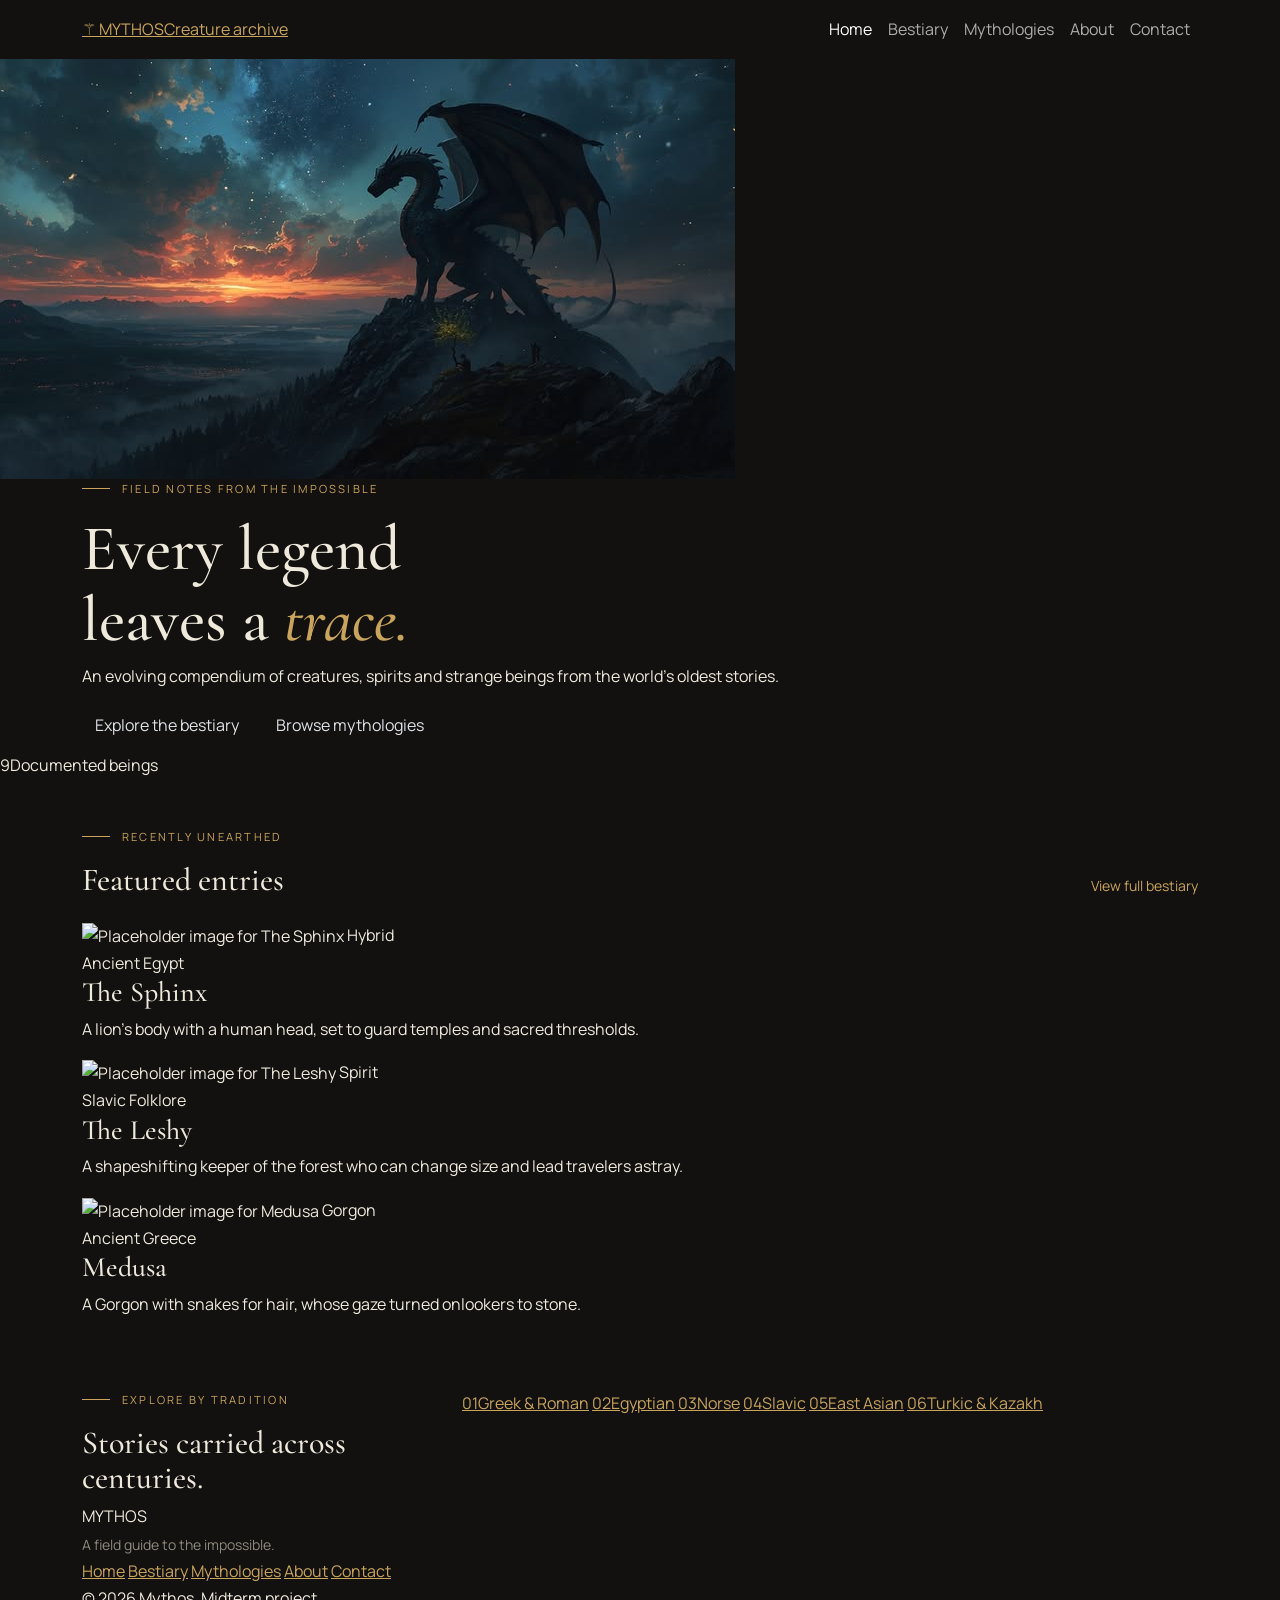
==== page1/index.html @ 48a26ff1 "Buttons rework" ====
<!DOCTYPE html>
<html lang="en" data-bs-theme="dark">
<head>
  <meta charset="UTF-8">
  <meta name="viewport" content="width=device-width, initial-scale=1">
  <title>Home | Mythos Creature Archive</title>
  <link href="https://cdn.jsdelivr.net/npm/bootstrap@5.3.3/dist/css/bootstrap.min.css" rel="stylesheet">
  <link href="https://fonts.googleapis.com/css2?family=Cormorant+Garamond:ital,wght@0,500;0,600;1,500&family=Manrope:wght@400;500;600&display=swap" rel="stylesheet">
  <link rel="stylesheet" href="styles.css">
</head>
<body>
      <header>
    <nav class="navbar navbar-expand-lg site-nav sticky-top">
      <div class="container">
        <a class="brand" href="../page1/index.html">
          <span class="logo-mark">&#9882;</span>
          <span><span class="brand-name">MYTHOS</span><span class="brand-sub">Creature archive</span></span>
        </a>
        <button class="navbar-toggler" type="button" data-bs-toggle="collapse" data-bs-target="#mainMenu" aria-controls="mainMenu" aria-expanded="false" aria-label="Toggle navigation">
          <span class="navbar-toggler-icon"></span>
        </button>
        <div class="collapse navbar-collapse" id="mainMenu">
          <ul class="navbar-nav ms-auto">
          <li class="nav-item"><a class="nav-link active" aria-current="page" href="../page1/index.html">Home</a></li>
          <li class="nav-item"><a class="nav-link" href="../page2/index.html">Bestiary</a></li>
          <li class="nav-item"><a class="nav-link" href="../page3/index.html">Mythologies</a></li>
          <li class="nav-item"><a class="nav-link" href="../page4/index.html">About</a></li>
          <li class="nav-item"><a class="nav-link" href="../page5/index.html">Contact</a></li>
          </ul>
        </div>
      </div>
    </nav>
  </header>
  <main>
    <section class="hero">
      <img class="hero-bg" src="../images/hero.jpg" alt="">
      <div class="container hero-content">
        <p class="eyebrow">Field notes from the impossible</p>
        <h1>Every legend<br>leaves a <em>trace.</em></h1>
        <p>An evolving compendium of creatures, spirits and strange beings from the world's oldest stories.</p>
        <a href="../page2/index.html" class="btn btn-gold me-2 mb-2">Explore the bestiary</a>
        <a href="../page3/index.html" class="btn btn-ghost mb-2">Browse mythologies</a>
      </div>
      <div class="hero-count"><span>9</span>Documented beings</div>
    </section>

    <section class="container pt-5">
      <p class="eyebrow">Recently unearthed</p>
      <div class="d-flex justify-content-between align-items-end mb-4">
        <h2 class="mb-0">Featured entries</h2>
        <a class="btn-link small text-decoration-none" href="../page2/index.html">View full bestiary</a>
      </div>
      <div class="featured-grid">
        <article class="entry-card">
          <img src="../images/sphinx.jpg" alt="Placeholder image for The Sphinx">
          <span class="entry-tag">Hybrid</span>
          <div class="entry-body">
            <span class="entry-origin">Ancient Egypt</span>
            <h3>The Sphinx</h3>
            <p>A lion's body with a human head, set to guard temples and sacred thresholds.</p>
          </div>
        </article>
        <article class="entry-card">
          <img src="../images/leshy.jpg" alt="Placeholder image for The Leshy">
          <span class="entry-tag">Spirit</span>
          <div class="entry-body">
            <span class="entry-origin">Slavic Folklore</span>
            <h3>The Leshy</h3>
            <p>A shapeshifting keeper of the forest who can change size and lead travelers astray.</p>
          </div>
        </article>
        <article class="entry-card">
          <img src="../images/medusa.jpg" alt="Placeholder image for Medusa">
          <span class="entry-tag">Gorgon</span>
          <div class="entry-body">
            <span class="entry-origin">Ancient Greece</span>
            <h3>Medusa</h3>
            <p>A Gorgon with snakes for hair, whose gaze turned onlookers to stone.</p>
          </div>
        </article>
      </div>
    </section>

    <section class="container pt-5 mt-4">
      <div class="row g-4">
        <div class="col-12 col-lg-4">
          <p class="eyebrow">Explore by tradition</p>
          <h2>Stories carried across centuries.</h2>
        </div>
        <div class="col-12 col-lg-8">
          <div class="tradition-grid">
          <a class="tradition-cell" href="../page3/index.html"><span class="num">01</span>Greek & Roman</a>
          <a class="tradition-cell" href="../page3/index.html"><span class="num">02</span>Egyptian</a>
          <a class="tradition-cell" href="../page3/index.html"><span class="num">03</span>Norse</a>
          <a class="tradition-cell" href="../page3/index.html"><span class="num">04</span>Slavic</a>
          <a class="tradition-cell" href="../page3/index.html"><span class="num">05</span>East Asian</a>
          <a class="tradition-cell" href="../page3/index.html"><span class="num">06</span>Turkic & Kazakh</a>
          </div>
        </div>
      </div>
    </section>
</main>
<footer class="site-footer">
    <div class="container footer-inner">
      <div>
        <div class="footer-brand">MYTHOS</div>
        <small class="muted">A field guide to the impossible.</small>
      </div>
      <nav class="footer-links" aria-label="Footer">
        <a href="../page1/index.html">Home</a>
        <a href="../page2/index.html">Bestiary</a>
        <a href="../page3/index.html">Mythologies</a>
        <a href="../page4/index.html">About</a>
        <a href="../page5/index.html">Contact</a>
      </nav>
      <span class="footer-copy">&copy; 2026 Mythos. Midterm project</span>
    </div>
  </footer>
  <script src="https://cdn.jsdelivr.net/npm/bootstrap@5.3.3/dist/js/bootstrap.bundle.min.js"></script>
</body>
</html>
---- page1/styles.css ----
/* ===== Mythos theme (shared) ===== */
:root {
  --bg: #121110;
  --panel: #1a1917;
  --line: #2b2926;
  --text: #efe9dc;
  --muted: #8f897d;
  --gold: #c9a45c;
}
body { 
  background-color:var(--bg); 
  color: var(--text); 
  font-family: "Manrope", Arial, sans-serif; 
  line-height: 1.7; 
}
h1, h2, h3, h4 { 
  font-family: "Cormorant Garamond", Georgia, serif; 
  font-weight: 500; 
  line-height: 1.1; 
}
h1 {
  font-size: clamp(2.4rem, 6vw, 4rem); 
}
h1 em {
  color: var(--gold); 
}
a { 
  color: var(--gold); 
}
.muted { 
  color: var(--muted); 
}

.eyebrow { 
  display: flex; 
  align-items: center; 
  gap: 0.75rem; 
  font-size: 0.7rem; 
  letter-spacing: 0.2em; 
  text-transform: uppercase; 
  color: var(--gold); 
  margin-bottom: 1rem; }
.eyebrow::before { 
  content: ""; 
  width: 28px; 
  height: 1px; 
  background-color: var(--gold); 
}
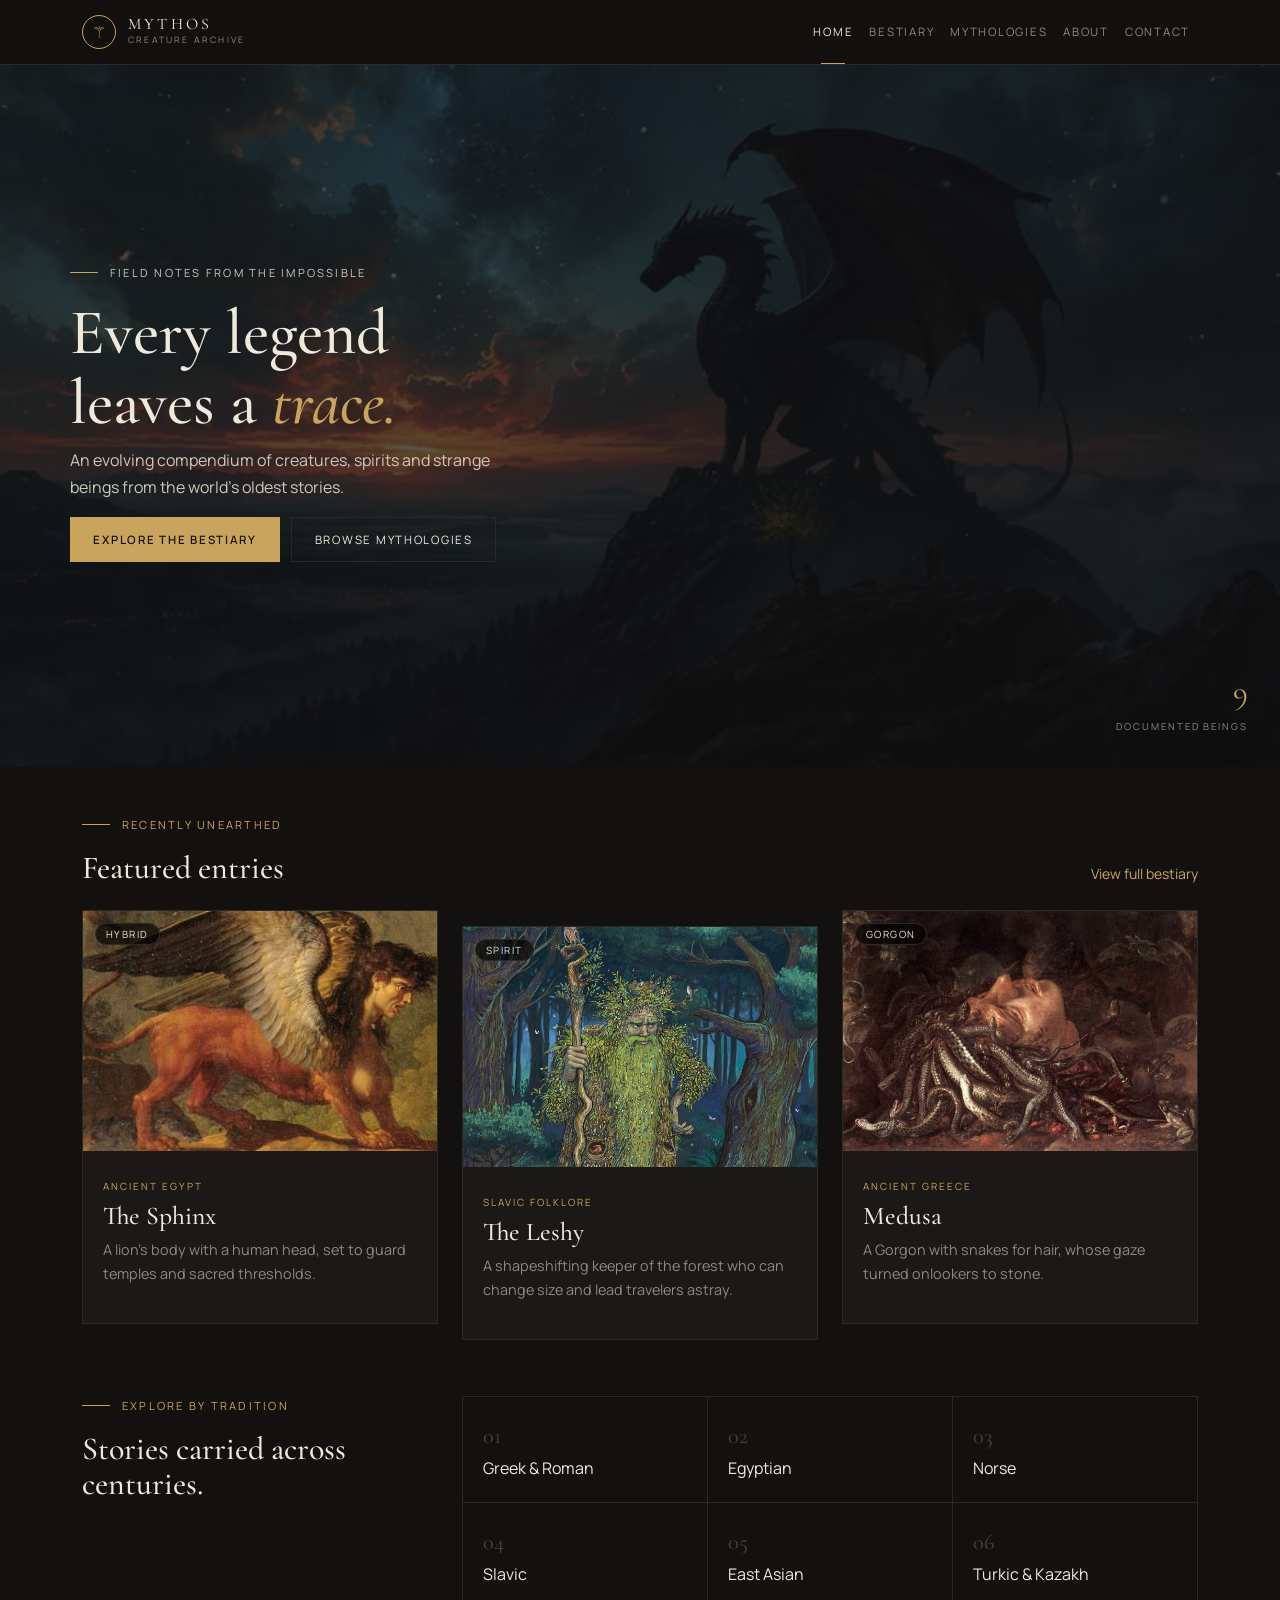
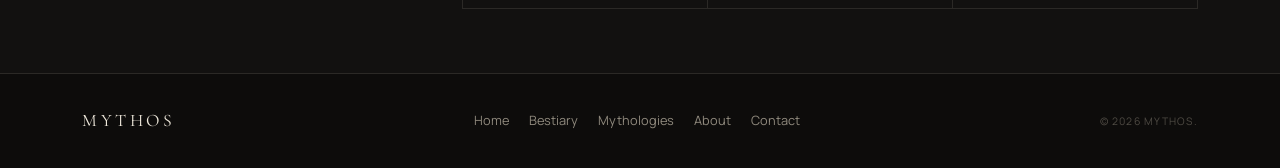
==== commit 215019b6: "ds" ====
--- a/page1/index.html
+++ b/page1/index.html
@@ -104,7 +104,6 @@
     <div class="container footer-inner">
       <div>
         <div class="footer-brand">MYTHOS</div>
-        <small class="muted">A field guide to the impossible.</small>
       </div>
       <nav class="footer-links" aria-label="Footer">
         <a href="../page1/index.html">Home</a>
@@ -113,7 +112,7 @@
         <a href="../page4/index.html">About</a>
         <a href="../page5/index.html">Contact</a>
       </nav>
-      <span class="footer-copy">&copy; 2026 Mythos. Midterm project</span>
+      <span class="footer-copy">&copy; 2026 Mythos.</span>
     </div>
   </footer>
   <script src="https://cdn.jsdelivr.net/npm/bootstrap@5.3.3/dist/js/bootstrap.bundle.min.js"></script>
--- a/page1/styles.css
+++ b/page1/styles.css
@@ -1,4 +1,3 @@
-/* ===== Mythos theme (shared) ===== */
 :root {
   --bg: #121110;
   --panel: #1a1917;
@@ -46,3 +45,278 @@
   height: 1px; 
   background-color: var(--gold); 
 }
+
+.site-nav { 
+  background-color: rgba(18, 17, 16, 0.96); 
+  border-bottom: 1px solid var(--line); 
+  padding: 0.9rem 0; 
+}
+.brand { 
+  display: flex; 
+  align-items: center; 
+  gap: 0.75rem; 
+  text-decoration: none; 
+}
+.logo-mark { 
+  width: 34px; 
+  height: 34px; 
+  border: 1px solid var(--gold); 
+  border-radius: 50%; 
+  display: flex; 
+  align-items: center; 
+  justify-content: center; 
+  color: var(--gold); 
+}
+.brand-name { 
+  display: block; 
+  font-family: "Cormorant Garamond", serif; 
+  letter-spacing: 0.2em; 
+  color: var(--text); 
+  line-height: 1.1; 
+}
+.brand-sub { 
+  display: block; 
+  font-size: 0.55rem; 
+  letter-spacing: 0.25em; 
+  text-transform: uppercase; 
+  color: var(--muted); 
+}
+.site-nav .nav-link { 
+  position: relative; 
+  font-size: 0.72rem; 
+  letter-spacing: 0.15em; 
+  text-transform: uppercase; 
+  color: var(--muted); 
+  padding: 0.5rem 1rem; 
+}
+.site-nav .nav-link:hover, .site-nav .nav-link.active { 
+  color: var(--text); 
+}
+.site-nav .nav-link.active::after { 
+  content: ""; 
+  position: absolute; 
+  left: 1rem; 
+  right: 1rem; 
+  bottom: -0.9rem; 
+  height: 1px; 
+  background-color: var(--gold); 
+}
+
+.btn-gold, .btn-ghost { 
+  font-size: 0.72rem; 
+  letter-spacing: 0.15em; 
+  text-transform: uppercase; 
+  border-radius: 0; 
+  padding: 0.8rem 1.4rem; 
+}
+.btn-gold { 
+  background-color: var(--gold); 
+  color: #1a1408; 
+  border: 1px solid var(--gold); 
+  font-weight: 600; 
+}
+.btn-gold:hover { 
+  background-color: #d8b672; 
+  color: #1a1408; 
+}
+.btn-ghost { 
+  background: transparent; 
+  color: var(--text); 
+  border: 1px solid var(--line); 
+}
+.btn-ghost:hover {
+   border-color: var(--gold); 
+   color: var(--gold); 
+}
+
+.entry-card { 
+  position: relative; 
+  background-color: var(--panel); 
+  border: 1px solid var(--line); 
+  overflow: hidden; height: 100%; 
+}
+.entry-card img { 
+  display: block; 
+  width: 100%; 
+  height: 240px; 
+  object-fit: cover; 
+}
+.entry-tag { 
+  position: absolute; 
+  top: 12px; 
+  left: 12px; 
+  background-color: rgba(0, 0, 0, 0.65); 
+  border: 1px solid var(--line); 
+  border-radius: 20px; 
+  padding: 2px 10px; 
+  font-size: 0.62rem; 
+  letter-spacing: 0.15em; 
+  text-transform: uppercase; 
+}
+.entry-body { 
+  padding: 1.25rem; 
+}
+.entry-origin { 
+  font-size: 0.62rem; 
+  letter-spacing: 0.2em; 
+  text-transform: uppercase; 
+  color: var(--gold); 
+}
+.entry-body h3 { 
+  font-size: 1.6rem; 
+  margin: 0.25rem 0 0.5rem;
+}
+.entry-body p { 
+  color: var(--muted); 
+  font-size: 0.9rem; 
+  margin: 0;
+}
+
+.site-footer {
+  background-color: #0d0c0b; 
+  border-top: 1px solid var(--line); 
+  padding: 2rem 0; 
+  margin-top: 4rem; 
+}
+.footer-inner { 
+  display: flex; 
+  justify-content: space-between; 
+  align-items: center; 
+  gap: 1.5rem; 
+}
+.footer-brand {
+  font-family: "Cormorant Garamond", serif; 
+  letter-spacing: 0.2em; 
+  font-size: 1.1rem; 
+}
+.footer-links { 
+  display: flex; 
+  gap: 1.25rem; 
+}
+.footer-links a { 
+  color: var(--muted); 
+  text-decoration: none; 
+  font-size: 0.8rem; 
+}
+.footer-links a:hover { 
+  color: var(--gold); 
+}
+.footer-copy { 
+  font-size: 0.65rem; 
+  letter-spacing: 0.12em; 
+  text-transform: uppercase; 
+  color: #4f4b44; 
+}
+
+.hero { 
+  position: relative; 
+  display: flex; 
+  align-items: center; 
+  min-height: 78vh; 
+  overflow: hidden; 
+}
+.hero-bg { 
+  position: absolute; 
+  top: 0; 
+  left: 0; 
+  width: 100%; 
+  height: 100%; 
+  object-fit: cover;
+  opacity: 0.3; 
+}
+.hero-content { 
+  position: relative; 
+  z-index: 1; 
+  padding: 4rem 0; 
+}
+.hero-content p { 
+  max-width: 460px; 
+  color: #cfc8ba; 
+}
+.hero-count { 
+  position: absolute;
+  right: 2rem; 
+  bottom: 2rem; 
+  z-index: 1; 
+  text-align: right; 
+  font-size: 0.6rem; 
+  letter-spacing: 0.2em; 
+  text-transform: uppercase; 
+  color: var(--muted); 
+}
+.hero-count span { 
+  display: block; 
+  font-family: "Cormorant Garamond", serif; 
+  font-size: 2rem; 
+  color: var(--gold); 
+  letter-spacing: 0; 
+}
+
+.featured-grid { 
+  display: grid; 
+  grid-template-columns: repeat(3, 1fr); 
+  gap: 1.5rem; 
+}   
+
+.featured-grid > :nth-child(2) {
+  margin-top: 1rem; 
+}
+
+.tradition-grid { 
+  display: grid; 
+  grid-template-columns: repeat(3, 1fr); 
+  border-top: 1px solid var(--line); 
+  border-left: 1px solid var(--line); 
+}   
+
+.tradition-cell { 
+  display: block; 
+  padding: 1.25rem; 
+  border-right: 1px solid var(--line); 
+  border-bottom: 1px solid var(--line); 
+  text-decoration: none; color: var(--text); 
+}
+.tradition-cell:hover { 
+  background-color: var(--panel); 
+}
+.tradition-cell .num { 
+  display: block; 
+  font-family: "Cormorant Garamond", serif; 
+  font-size: 1.4rem; 
+  color: #4a4338; 
+}
+
+@media (max-width: 992px) {
+  .featured-grid { 
+    grid-template-columns: repeat(2, 1fr); 
+  }
+  .featured-grid > :nth-child(2) {
+     margin-top: 0; 
+    }
+  .hero-count { 
+    display: none; 
+  }
+}
+@media (max-width: 576px) {
+  .featured-grid, .tradition-grid { 
+    grid-template-columns: 1fr; 
+  }
+  .hero { 
+    min-height: 60vh; 
+  }
+}
+
+@media (
+  max-width: 992px) {
+  .site-nav .nav-link.active { 
+    color: var(--gold); 
+  }
+  .site-nav .nav-link.active::after {
+     display: none; 
+    }
+  .footer-inner { 
+    flex-wrap: wrap; 
+    justify-content: center; 
+    text-align: center; 
+  }
+}
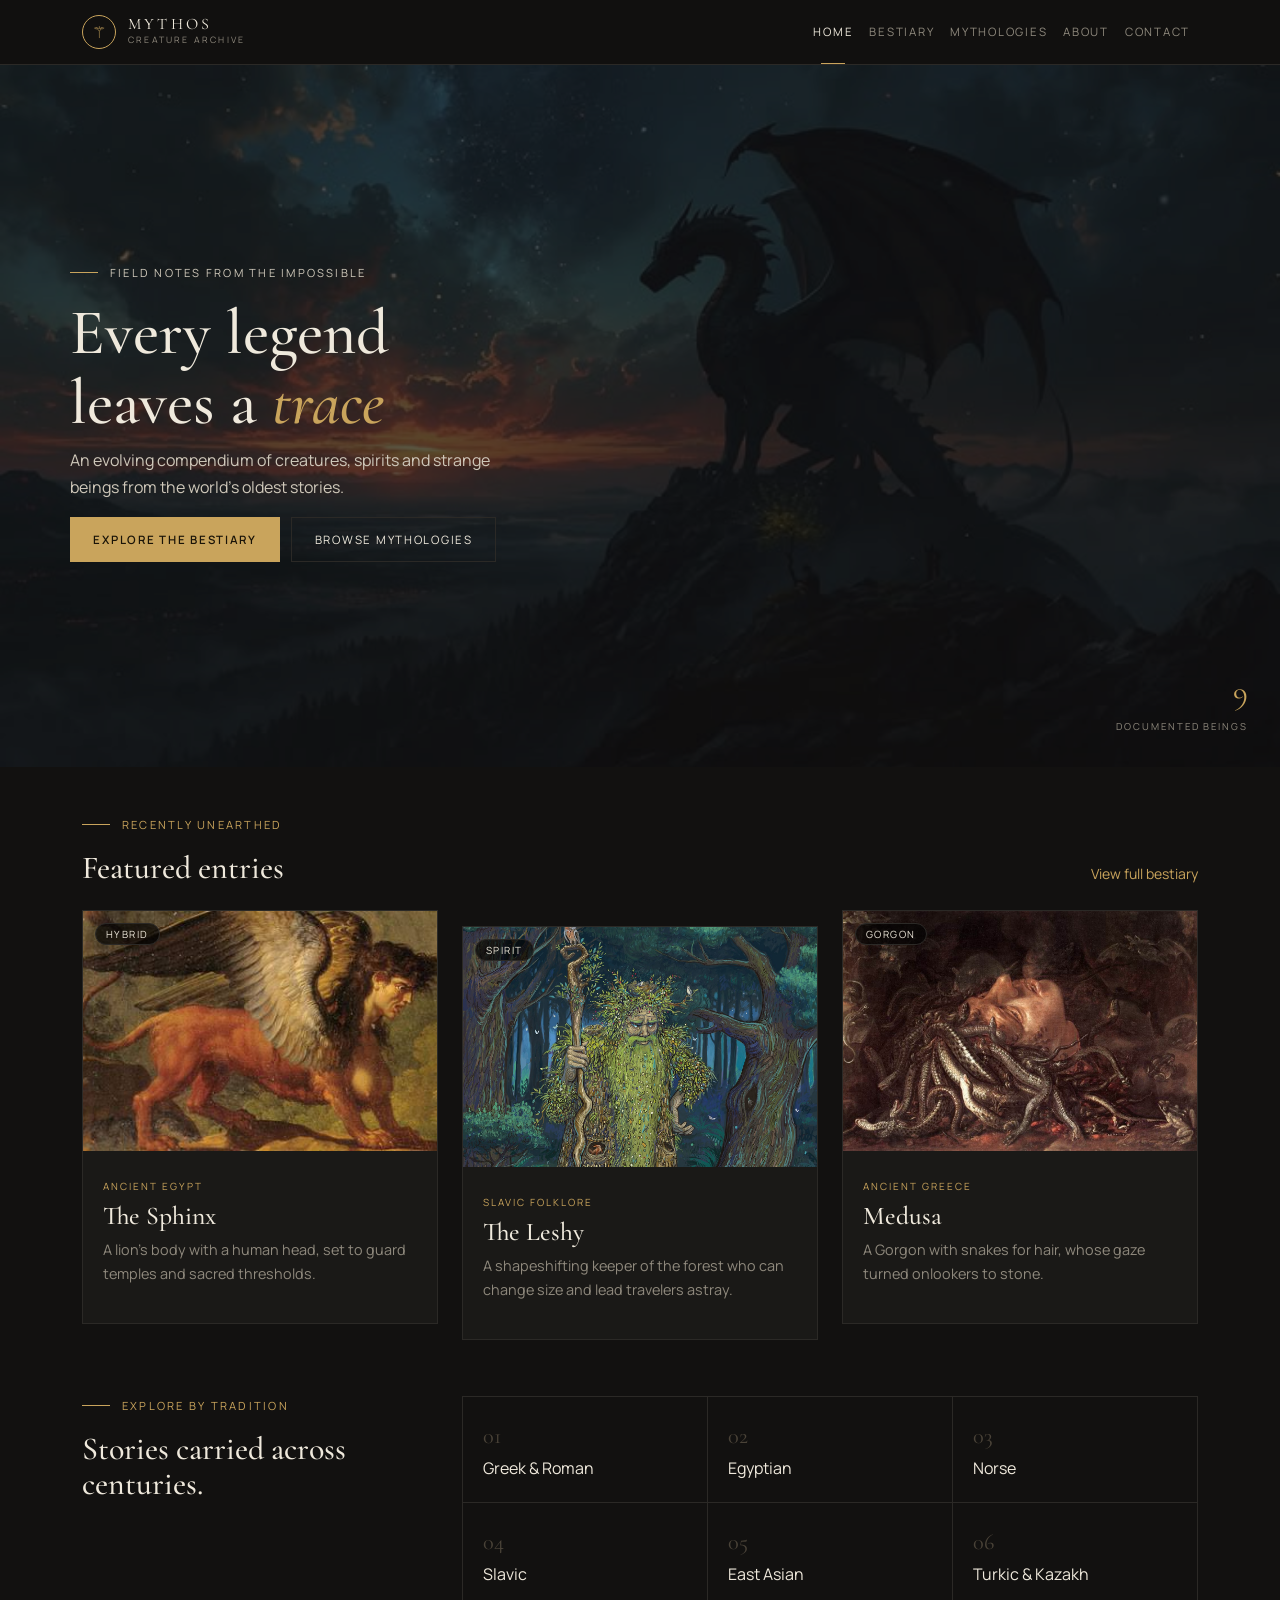
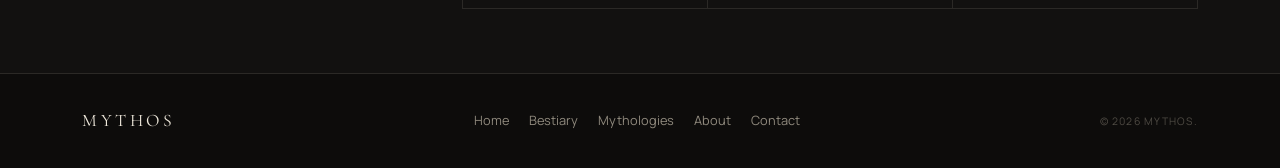
==== commit e3363e40: "add contact form inputs" ====
--- a/page1/index.html
+++ b/page1/index.html
@@ -3,7 +3,7 @@
 <head>
   <meta charset="UTF-8">
   <meta name="viewport" content="width=device-width, initial-scale=1">
-  <title>Home | Mythos Creature Archive</title>
+  <title>Home</title>
   <link href="https://cdn.jsdelivr.net/npm/bootstrap@5.3.3/dist/css/bootstrap.min.css" rel="stylesheet">
   <link href="https://fonts.googleapis.com/css2?family=Cormorant+Garamond:ital,wght@0,500;0,600;1,500&family=Manrope:wght@400;500;600&display=swap" rel="stylesheet">
   <link rel="stylesheet" href="styles.css">
@@ -36,7 +36,7 @@
       <img class="hero-bg" src="../images/hero.jpg" alt="">
       <div class="container hero-content">
         <p class="eyebrow">Field notes from the impossible</p>
-        <h1>Every legend<br>leaves a <em>trace.</em></h1>
+        <h1>Every legend<br>leaves a <em>trace</em></h1>
         <p>An evolving compendium of creatures, spirits and strange beings from the world's oldest stories.</p>
         <a href="../page2/index.html" class="btn btn-gold me-2 mb-2">Explore the bestiary</a>
         <a href="../page3/index.html" class="btn btn-ghost mb-2">Browse mythologies</a>
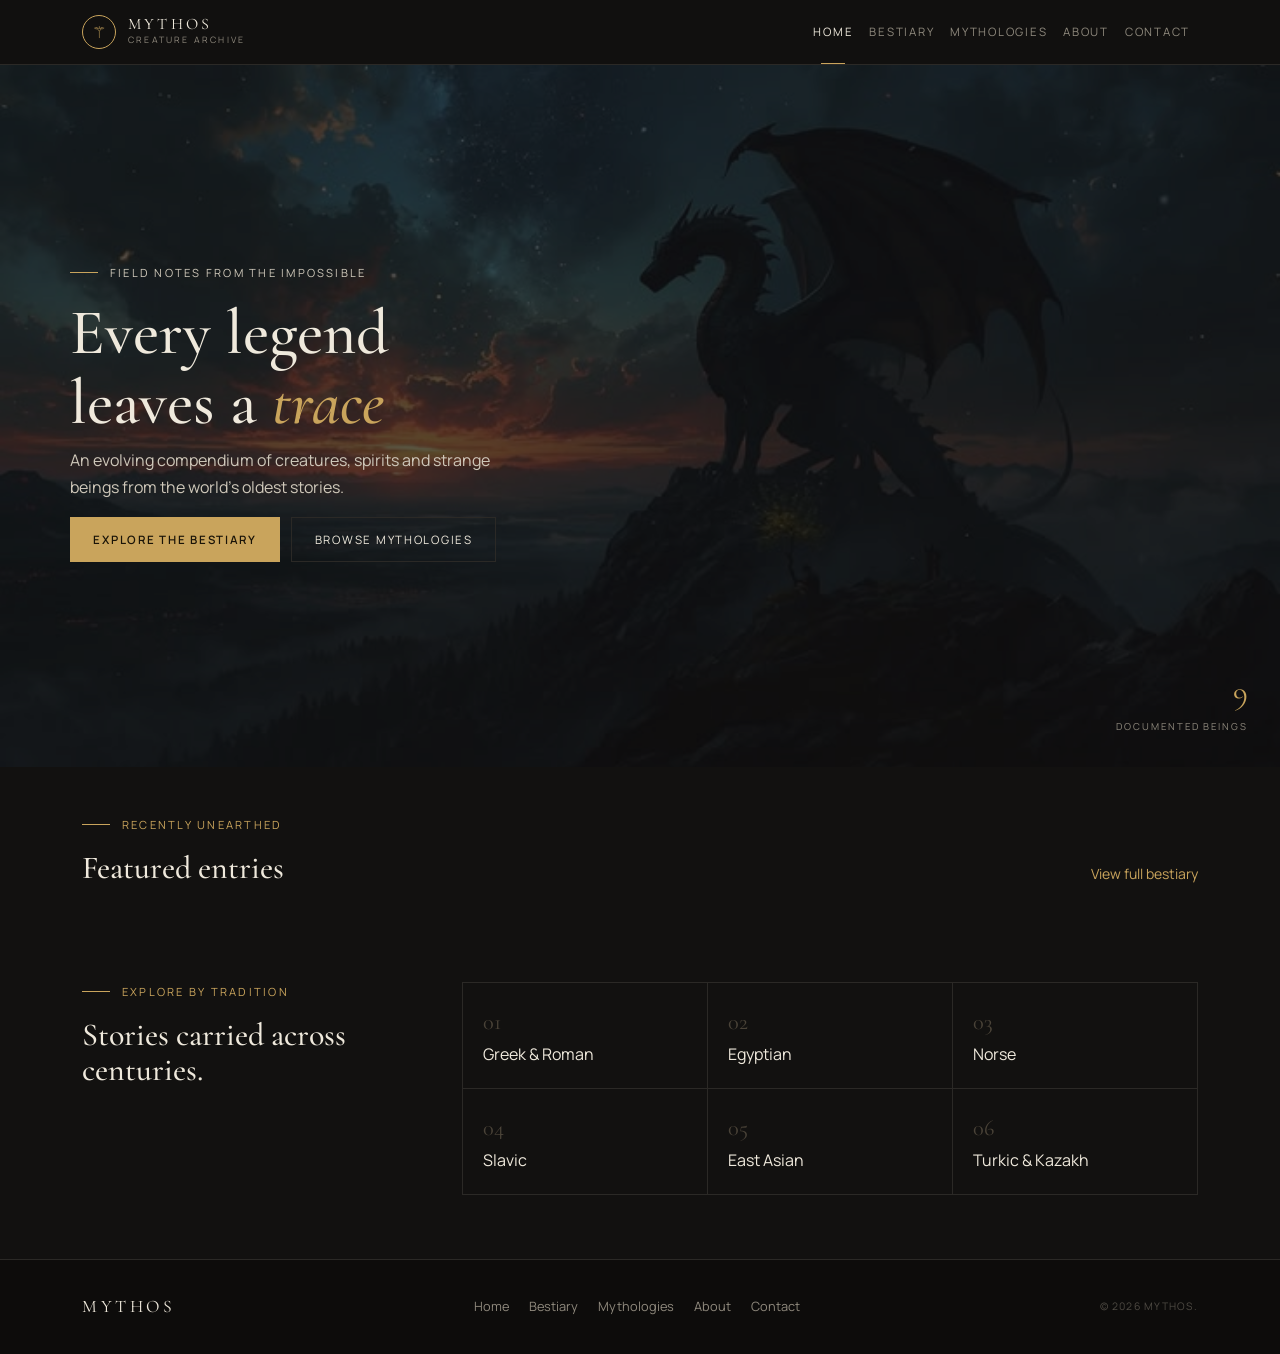
==== commit 516e7974: "updated all pages" ====
--- a/page1/index.html
+++ b/page1/index.html
@@ -7,9 +7,10 @@
   <link href="https://cdn.jsdelivr.net/npm/bootstrap@5.3.3/dist/css/bootstrap.min.css" rel="stylesheet">
   <link href="https://fonts.googleapis.com/css2?family=Cormorant+Garamond:ital,wght@0,500;0,600;1,500&family=Manrope:wght@400;500;600&display=swap" rel="stylesheet">
   <link rel="stylesheet" href="styles.css">
+  <link rel="stylesheet" href="../additional.css">
 </head>
 <body>
-      <header>
+  <header>
     <nav class="navbar navbar-expand-lg site-nav sticky-top">
       <div class="container">
         <a class="brand" href="../page1/index.html">
@@ -41,7 +42,7 @@
         <a href="../page2/index.html" class="btn btn-gold me-2 mb-2">Explore the bestiary</a>
         <a href="../page3/index.html" class="btn btn-ghost mb-2">Browse mythologies</a>
       </div>
-      <div class="hero-count"><span>9</span>Documented beings</div>
+      <div class="hero-count"><span id="creature-count">9</span>Documented beings</div>
     </section>
 
     <section class="container pt-5">
@@ -50,35 +51,7 @@
         <h2 class="mb-0">Featured entries</h2>
         <a class="btn-link small text-decoration-none" href="../page2/index.html">View full bestiary</a>
       </div>
-      <div class="featured-grid">
-        <article class="entry-card">
-          <img src="../images/sphinx.jpg" alt="Placeholder image for The Sphinx">
-          <span class="entry-tag">Hybrid</span>
-          <div class="entry-body">
-            <span class="entry-origin">Ancient Egypt</span>
-            <h3>The Sphinx</h3>
-            <p>A lion's body with a human head, set to guard temples and sacred thresholds.</p>
-          </div>
-        </article>
-        <article class="entry-card">
-          <img src="../images/leshy.jpg" alt="Placeholder image for The Leshy">
-          <span class="entry-tag">Spirit</span>
-          <div class="entry-body">
-            <span class="entry-origin">Slavic Folklore</span>
-            <h3>The Leshy</h3>
-            <p>A shapeshifting keeper of the forest who can change size and lead travelers astray.</p>
-          </div>
-        </article>
-        <article class="entry-card">
-          <img src="../images/medusa.jpg" alt="Placeholder image for Medusa">
-          <span class="entry-tag">Gorgon</span>
-          <div class="entry-body">
-            <span class="entry-origin">Ancient Greece</span>
-            <h3>Medusa</h3>
-            <p>A Gorgon with snakes for hair, whose gaze turned onlookers to stone.</p>
-          </div>
-        </article>
-      </div>
+      <div class="featured-grid" id="featured-grid"></div>
     </section>
 
     <section class="container pt-5 mt-4">
@@ -89,22 +62,20 @@
         </div>
         <div class="col-12 col-lg-8">
           <div class="tradition-grid">
-          <a class="tradition-cell" href="../page3/index.html"><span class="num">01</span>Greek & Roman</a>
+          <a class="tradition-cell" href="../page3/index.html"><span class="num">01</span>Greek &amp; Roman</a>
           <a class="tradition-cell" href="../page3/index.html"><span class="num">02</span>Egyptian</a>
           <a class="tradition-cell" href="../page3/index.html"><span class="num">03</span>Norse</a>
           <a class="tradition-cell" href="../page3/index.html"><span class="num">04</span>Slavic</a>
           <a class="tradition-cell" href="../page3/index.html"><span class="num">05</span>East Asian</a>
-          <a class="tradition-cell" href="../page3/index.html"><span class="num">06</span>Turkic & Kazakh</a>
+          <a class="tradition-cell" href="../page3/index.html"><span class="num">06</span>Turkic &amp; Kazakh</a>
           </div>
         </div>
       </div>
     </section>
-</main>
-<footer class="site-footer">
+  </main>
+  <footer class="site-footer">
     <div class="container footer-inner">
-      <div>
-        <div class="footer-brand">MYTHOS</div>
-      </div>
+      <div><div class="footer-brand">MYTHOS</div></div>
       <nav class="footer-links" aria-label="Footer">
         <a href="../page1/index.html">Home</a>
         <a href="../page2/index.html">Bestiary</a>
@@ -115,6 +86,10 @@
       <span class="footer-copy">&copy; 2026 Mythos.</span>
     </div>
   </footer>
+  <script src="https://code.jquery.com/jquery-3.7.1.min.js"></script>
   <script src="https://cdn.jsdelivr.net/npm/bootstrap@5.3.3/dist/js/bootstrap.bundle.min.js"></script>
+  <script src="../js/data.js"></script>
+  <script src="../js/main.js"></script>
+  <script src="../js/jquery-effects.js"></script>
 </body>
-</html>
+</html>
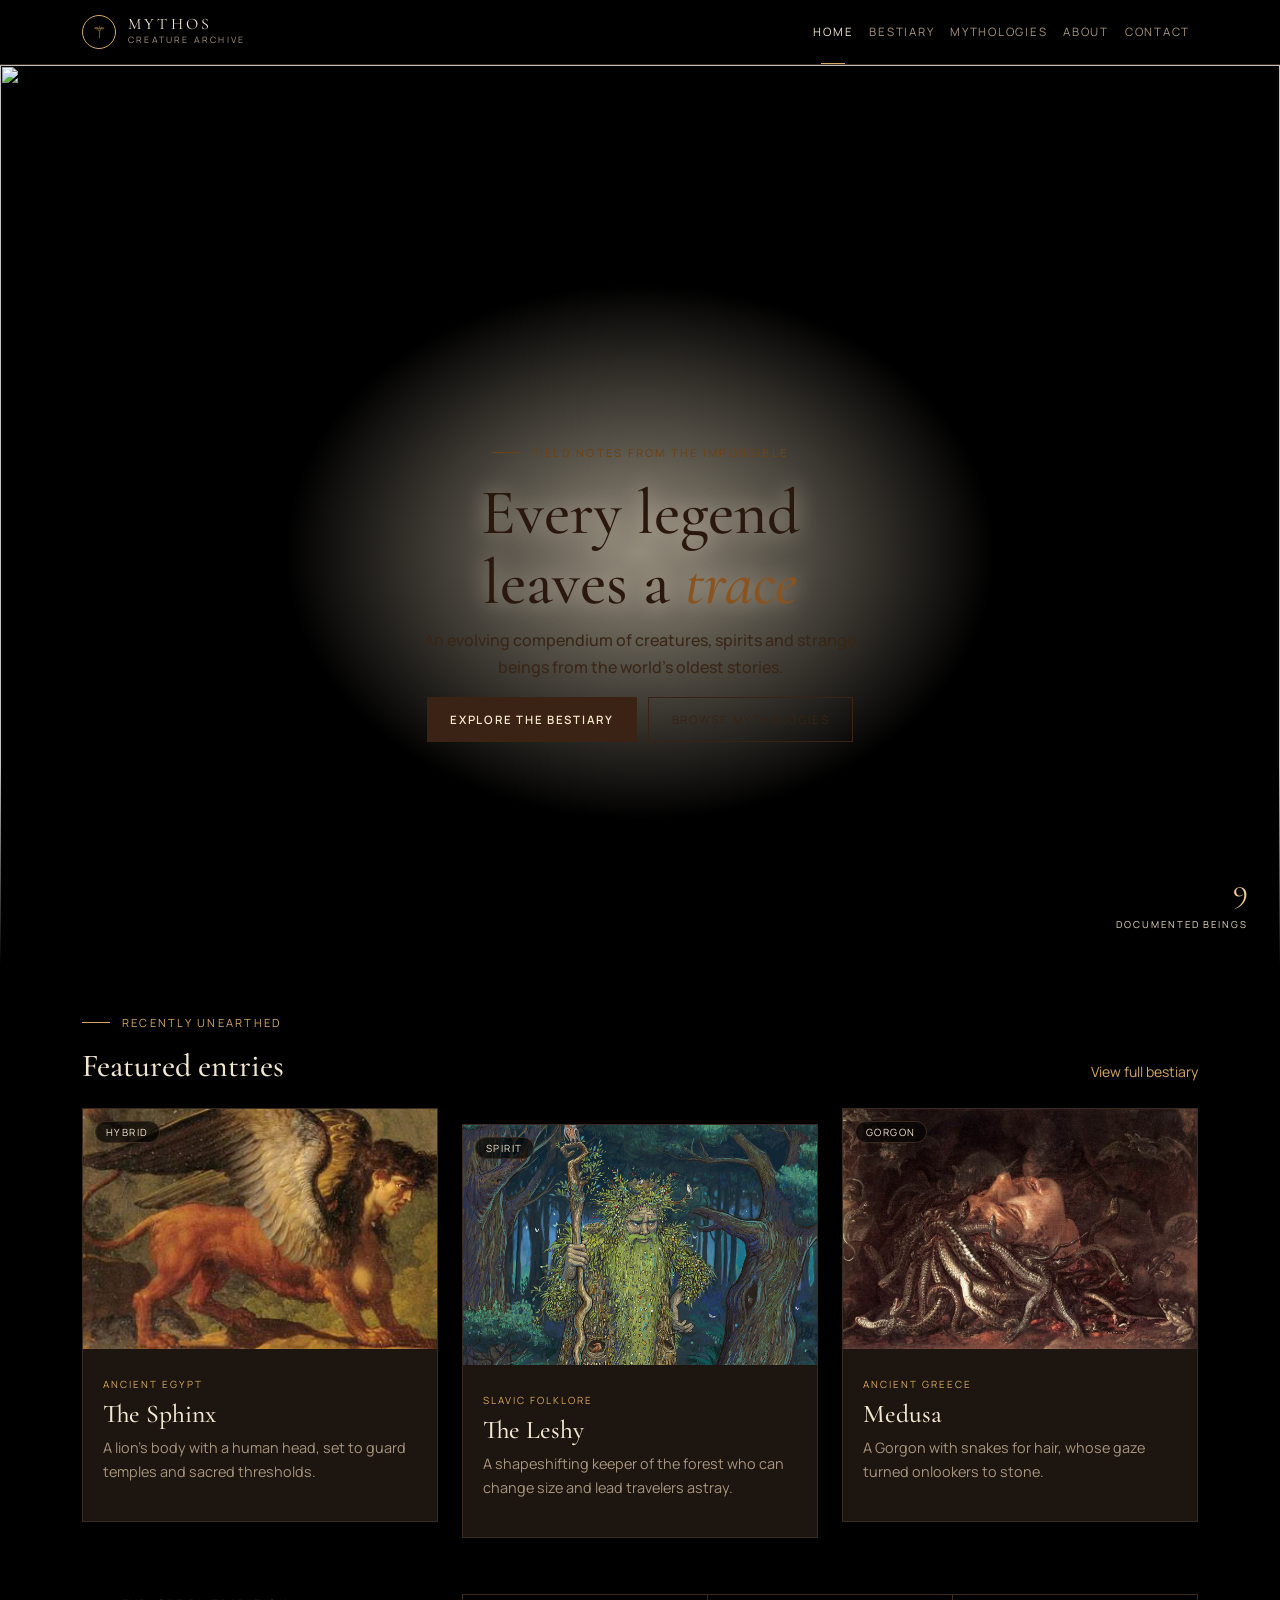
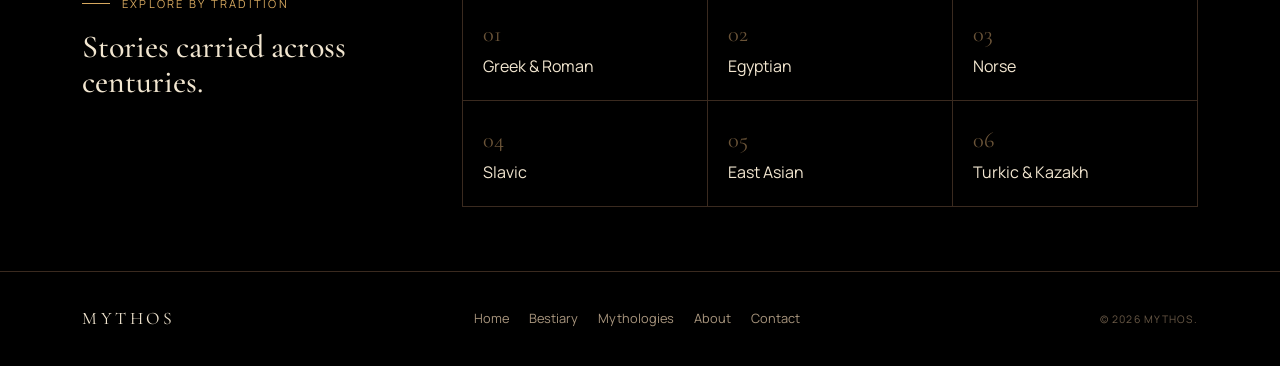
==== commit 14711041: "updated style and background photo" ====
--- a/page1/index.html
+++ b/page1/index.html
@@ -34,7 +34,7 @@
   </header>
   <main>
     <section class="hero">
-      <img class="hero-bg" src="../images/hero.jpg" alt="">
+      <img class="hero-bg" src="../images/IMG_9572.JPG" alt="">
       <div class="container hero-content">
         <p class="eyebrow">Field notes from the impossible</p>
         <h1>Every legend<br>leaves a <em>trace</em></h1>
--- a/page1/styles.css
+++ b/page1/styles.css
@@ -1,322 +1,404 @@
 :root {
-  --bg: #121110;
-  --panel: #1a1917;
-  --line: #2b2926;
-  --text: #efe9dc;
-  --muted: #8f897d;
-  --gold: #c9a45c;
-}
-body { 
-  background-color:var(--bg); 
-  color: var(--text); 
-  font-family: "Manrope", Arial, sans-serif; 
-  line-height: 1.7; 
-}
-h1, h2, h3, h4 { 
-  font-family: "Cormorant Garamond", Georgia, serif; 
-  font-weight: 500; 
-  line-height: 1.1; 
+  --bg: #000000;
+  --panel: #1d1510;
+  --line: #3a2a1f;
+  --text: #f2e6d0;
+  --muted: #a8957d;
+  --gold: #d6a85f;
+}
+body {
+  background-color: var(--bg);
+  color: var(--text);
+  font-family: "Manrope", Arial, sans-serif;
+  line-height: 1.7;
+}
+h1, h2, h3, h4 {
+  font-family: "Cormorant Garamond", Georgia, serif;
+  font-weight: 500;
+  line-height: 1.1;
 }
 h1 {
-  font-size: clamp(2.4rem, 6vw, 4rem); 
+  font-size: clamp(2.4rem, 6vw, 4rem);
 }
 h1 em {
-  color: var(--gold); 
-}
-a { 
-  color: var(--gold); 
-}
-.muted { 
-  color: var(--muted); 
-}
-
-.eyebrow { 
-  display: flex; 
-  align-items: center; 
-  gap: 0.75rem; 
-  font-size: 0.7rem; 
-  letter-spacing: 0.2em; 
-  text-transform: uppercase; 
-  color: var(--gold); 
-  margin-bottom: 1rem; }
-.eyebrow::before { 
-  content: ""; 
-  width: 28px; 
-  height: 1px; 
-  background-color: var(--gold); 
-}
-
-.site-nav { 
-  background-color: rgba(18, 17, 16, 0.96); 
-  border-bottom: 1px solid var(--line); 
-  padding: 0.9rem 0; 
-}
-.brand { 
-  display: flex; 
-  align-items: center; 
-  gap: 0.75rem; 
-  text-decoration: none; 
-}
-.logo-mark { 
-  width: 34px; 
-  height: 34px; 
-  border: 1px solid var(--gold); 
-  border-radius: 50%; 
-  display: flex; 
-  align-items: center; 
-  justify-content: center; 
-  color: var(--gold); 
-}
-.brand-name { 
-  display: block; 
-  font-family: "Cormorant Garamond", serif; 
-  letter-spacing: 0.2em; 
-  color: var(--text); 
-  line-height: 1.1; 
-}
-.brand-sub { 
-  display: block; 
-  font-size: 0.55rem; 
-  letter-spacing: 0.25em; 
-  text-transform: uppercase; 
-  color: var(--muted); 
-}
-.site-nav .nav-link { 
-  position: relative; 
-  font-size: 0.72rem; 
-  letter-spacing: 0.15em; 
-  text-transform: uppercase; 
-  color: var(--muted); 
-  padding: 0.5rem 1rem; 
-}
-.site-nav .nav-link:hover, .site-nav .nav-link.active { 
-  color: var(--text); 
-}
-.site-nav .nav-link.active::after { 
-  content: ""; 
-  position: absolute; 
-  left: 1rem; 
-  right: 1rem; 
-  bottom: -0.9rem; 
-  height: 1px; 
-  background-color: var(--gold); 
-}
-
-.btn-gold, .btn-ghost { 
-  font-size: 0.72rem; 
-  letter-spacing: 0.15em; 
-  text-transform: uppercase; 
-  border-radius: 0; 
-  padding: 0.8rem 1.4rem; 
-}
-.btn-gold { 
-  background-color: var(--gold); 
-  color: #1a1408; 
-  border: 1px solid var(--gold); 
-  font-weight: 600; 
-}
-.btn-gold:hover { 
-  background-color: #d8b672; 
-  color: #1a1408; 
-}
-.btn-ghost { 
-  background: transparent; 
-  color: var(--text); 
-  border: 1px solid var(--line); 
+  color: var(--gold);
+}
+a {
+  color: var(--gold);
+}
+.muted {
+  color: var(--muted);
+}
+
+.eyebrow {
+  display: flex;
+  align-items: center;
+  gap: 0.75rem;
+  font-size: 0.7rem;
+  letter-spacing: 0.2em;
+  text-transform: uppercase;
+  color: var(--gold);
+  margin-bottom: 1rem;
+}
+.eyebrow::before {
+  content: "";
+  width: 28px;
+  height: 1px;
+  background-color: var(--gold);
+}
+
+.site-nav {
+  background-color: rgba(0, 0, 0, 0.94);
+  border-bottom: 1px solid var(--line);
+  padding: 0.9rem 0;
+}
+.brand {
+  display: flex;
+  align-items: center;
+  gap: 0.75rem;
+  text-decoration: none;
+}
+.logo-mark {
+  width: 34px;
+  height: 34px;
+  border: 1px solid var(--gold);
+  border-radius: 50%;
+  display: flex;
+  align-items: center;
+  justify-content: center;
+  color: var(--gold);
+}
+.brand-name {
+  display: block;
+  font-family: "Cormorant Garamond", serif;
+  letter-spacing: 0.2em;
+  color: var(--text);
+  line-height: 1.1;
+}
+.brand-sub {
+  display: block;
+  font-size: 0.55rem;
+  letter-spacing: 0.25em;
+  text-transform: uppercase;
+  color: var(--muted);
+}
+.site-nav .nav-link {
+  position: relative;
+  font-size: 0.72rem;
+  letter-spacing: 0.15em;
+  text-transform: uppercase;
+  color: var(--muted);
+  padding: 0.5rem 1rem;
+}
+.site-nav .nav-link:hover, .site-nav .nav-link.active {
+  color: var(--text);
+}
+.site-nav .nav-link.active::after {
+  content: "";
+  position: absolute;
+  left: 1rem;
+  right: 1rem;
+  bottom: -0.9rem;
+  height: 1px;
+  background-color: var(--gold);
+}
+
+.btn-gold, .btn-ghost {
+  font-size: 0.72rem;
+  letter-spacing: 0.15em;
+  text-transform: uppercase;
+  border-radius: 0;
+  padding: 0.8rem 1.4rem;
+}
+.btn-gold {
+  background-color: var(--gold);
+  color: #1a1408;
+  border: 1px solid var(--gold);
+  font-weight: 600;
+}
+.btn-gold:hover {
+  background-color: #e3bc7a;
+  color: #1a1408;
+}
+.btn-ghost {
+  background: transparent;
+  color: var(--text);
+  border: 1px solid var(--line);
 }
 .btn-ghost:hover {
-   border-color: var(--gold); 
-   color: var(--gold); 
-}
-
-.entry-card { 
-  position: relative; 
-  background-color: var(--panel); 
-  border: 1px solid var(--line); 
-  overflow: hidden; height: 100%; 
-}
-.entry-card img { 
-  display: block; 
-  width: 100%; 
-  height: 240px; 
-  object-fit: cover; 
-}
-.entry-tag { 
-  position: absolute; 
-  top: 12px; 
-  left: 12px; 
-  background-color: rgba(0, 0, 0, 0.65); 
-  border: 1px solid var(--line); 
-  border-radius: 20px; 
-  padding: 2px 10px; 
-  font-size: 0.62rem; 
-  letter-spacing: 0.15em; 
-  text-transform: uppercase; 
-}
-.entry-body { 
-  padding: 1.25rem; 
-}
-.entry-origin { 
-  font-size: 0.62rem; 
-  letter-spacing: 0.2em; 
-  text-transform: uppercase; 
-  color: var(--gold); 
-}
-.entry-body h3 { 
-  font-size: 1.6rem; 
+  border-color: var(--gold);
+  color: var(--gold);
+}
+
+.entry-card {
+  position: relative;
+  background-color: var(--panel);
+  border: 1px solid var(--line);
+  overflow: hidden;
+  height: 100%;
+}
+.entry-card img {
+  display: block;
+  width: 100%;
+  height: 240px;
+  object-fit: cover;
+}
+.entry-tag {
+  position: absolute;
+  top: 12px;
+  left: 12px;
+  background-color: rgba(0, 0, 0, 0.65);
+  border: 1px solid var(--line);
+  border-radius: 20px;
+  padding: 2px 10px;
+  font-size: 0.62rem;
+  letter-spacing: 0.15em;
+  text-transform: uppercase;
+}
+.entry-body {
+  padding: 1.25rem;
+}
+.entry-origin {
+  font-size: 0.62rem;
+  letter-spacing: 0.2em;
+  text-transform: uppercase;
+  color: var(--gold);
+}
+.entry-body h3 {
+  font-size: 1.6rem;
   margin: 0.25rem 0 0.5rem;
 }
-.entry-body p { 
-  color: var(--muted); 
-  font-size: 0.9rem; 
+.entry-body p {
+  color: var(--muted);
+  font-size: 0.9rem;
   margin: 0;
 }
 
 .site-footer {
-  background-color: #0d0c0b; 
-  border-top: 1px solid var(--line); 
-  padding: 2rem 0; 
-  margin-top: 4rem; 
-}
-.footer-inner { 
-  display: flex; 
-  justify-content: space-between; 
-  align-items: center; 
-  gap: 1.5rem; 
+  background-color: #000000;
+  border-top: 1px solid var(--line);
+  padding: 2rem 0;
+  margin-top: 4rem;
+}
+.footer-inner {
+  display: flex;
+  justify-content: space-between;
+  align-items: center;
+  gap: 1.5rem;
 }
 .footer-brand {
-  font-family: "Cormorant Garamond", serif; 
-  letter-spacing: 0.2em; 
-  font-size: 1.1rem; 
-}
-.footer-links { 
-  display: flex; 
-  gap: 1.25rem; 
-}
-.footer-links a { 
-  color: var(--muted); 
-  text-decoration: none; 
-  font-size: 0.8rem; 
-}
-.footer-links a:hover { 
-  color: var(--gold); 
-}
-.footer-copy { 
-  font-size: 0.65rem; 
-  letter-spacing: 0.12em; 
-  text-transform: uppercase; 
-  color: #4f4b44; 
-}
-
-.hero { 
-  position: relative; 
-  display: flex; 
-  align-items: center; 
-  min-height: 78vh; 
-  overflow: hidden; 
-}
-.hero-bg { 
-  position: absolute; 
-  top: 0; 
-  left: 0; 
-  width: 100%; 
-  height: 100%; 
+  font-family: "Cormorant Garamond", serif;
+  letter-spacing: 0.2em;
+  font-size: 1.1rem;
+}
+.footer-links {
+  display: flex;
+  gap: 1.25rem;
+}
+.footer-links a {
+  color: var(--muted);
+  text-decoration: none;
+  font-size: 0.8rem;
+}
+.footer-links a:hover {
+  color: var(--gold);
+}
+.footer-copy {
+  font-size: 0.65rem;
+  letter-spacing: 0.12em;
+  text-transform: uppercase;
+  color: #6b5a47;
+}
+
+/* ===== Hero: картина с облаками, текст в центральном облаке ===== */
+.hero {
+  position: relative;
+  display: flex;
+  align-items: center;
+  justify-content: center;
+  min-height: 100vh;
+  overflow: hidden;
+}
+.hero-bg {
+  position: absolute;
+  top: 0;
+  left: 0;
+  width: 100%;
+  height: 100%;
   object-fit: cover;
-  opacity: 0.3; 
-}
-.hero-content { 
-  position: relative; 
-  z-index: 1; 
-  padding: 4rem 0; 
-}
-.hero-content p { 
-  max-width: 460px; 
-  color: #cfc8ba; 
-}
-.hero-count { 
-  position: absolute;
-  right: 2rem; 
-  bottom: 2rem; 
-  z-index: 1; 
-  text-align: right; 
-  font-size: 0.6rem; 
-  letter-spacing: 0.2em; 
-  text-transform: uppercase; 
-  color: var(--muted); 
-}
-.hero-count span { 
-  display: block; 
-  font-family: "Cormorant Garamond", serif; 
-  font-size: 2rem; 
-  color: var(--gold); 
-  letter-spacing: 0; 
-}
-
-.featured-grid { 
-  display: grid; 
-  grid-template-columns: repeat(3, 1fr); 
-  gap: 1.5rem; 
-}   
+  object-position: 48% 50%;
+  opacity: 1;
+}
+
+/* плавный переход картины в тёмный фон страницы */
+.hero::after {
+  content: "";
+  position: absolute;
+  left: 0;
+  right: 0;
+  bottom: 0;
+  height: 22%;
+  background: linear-gradient(to bottom, rgba(0, 0, 0, 0), var(--bg));
+  z-index: 1;
+  pointer-events: none;
+}
+
+.hero-content {
+  position: relative;
+  z-index: 2;
+  max-width: 640px;
+  text-align: center;
+  padding-top: 26vh;
+  padding-bottom: 8vh;
+}
+
+/* светлая подложка под текстом, чтобы читалось на любом экране */
+.hero-content::before {
+  content: "";
+  position: absolute;
+  inset: 12% -6% 0;
+  background: radial-gradient(ellipse at center, rgba(246, 232, 205, 0.6) 0%, rgba(246, 232, 205, 0) 70%);
+  z-index: -1;
+  pointer-events: none;
+}
+
+/* тёмный текст на светлом облаке */
+.hero-content h1 {
+  color: #2a170d;
+  text-shadow: 0 0 22px rgba(255, 240, 215, 0.6);
+}
+.hero-content h1 em {
+  color: #8a5420;
+}
+.hero-content p {
+  max-width: 480px;
+  margin-left: auto;
+  margin-right: auto;
+  color: #3a2616;
+  font-weight: 500;
+}
+.hero-content .eyebrow {
+  justify-content: center;
+  color: #6b4318;
+}
+.hero-content .eyebrow::before {
+  background-color: #6b4318;
+}
+
+/* кнопки: тёмные на светлом облаке */
+.hero-content .btn-gold {
+  background-color: #3a2214;
+  border-color: #3a2214;
+  color: #f6e8cd;
+}
+.hero-content .btn-gold:hover {
+  background-color: #52311d;
+  border-color: #52311d;
+  color: #fff3dc;
+}
+.hero-content .btn-ghost {
+  color: #3a2214;
+  border-color: #3a2214;
+}
+.hero-content .btn-ghost:hover {
+  background-color: rgba(58, 34, 20, 0.1);
+  color: #2a170d;
+  border-color: #2a170d;
+}
+
+.hero-count {
+  position: absolute;
+  right: 2rem;
+  bottom: 2rem;
+  z-index: 2;
+  text-align: right;
+  font-size: 0.6rem;
+  letter-spacing: 0.2em;
+  text-transform: uppercase;
+  color: #e9d9bd;
+}
+.hero-count span {
+  display: block;
+  font-family: "Cormorant Garamond", serif;
+  font-size: 2rem;
+  color: #f0cd8a;
+  letter-spacing: 0;
+}
+
+/* если в HTML остались <img class="cloud ...">, они больше не нужны */
+.cloud {
+  display: none;
+}
+
+.featured-grid {
+  display: grid;
+  grid-template-columns: repeat(3, 1fr);
+  gap: 1.5rem;
+}
 
 .featured-grid > :nth-child(2) {
-  margin-top: 1rem; 
-}
-
-.tradition-grid { 
-  display: grid; 
-  grid-template-columns: repeat(3, 1fr); 
-  border-top: 1px solid var(--line); 
-  border-left: 1px solid var(--line); 
-}   
-
-.tradition-cell { 
-  display: block; 
-  padding: 1.25rem; 
-  border-right: 1px solid var(--line); 
-  border-bottom: 1px solid var(--line); 
-  text-decoration: none; color: var(--text); 
-}
-.tradition-cell:hover { 
-  background-color: var(--panel); 
-}
-.tradition-cell .num { 
-  display: block; 
-  font-family: "Cormorant Garamond", serif; 
-  font-size: 1.4rem; 
-  color: #4a4338; 
+  margin-top: 1rem;
+}
+
+.tradition-grid {
+  display: grid;
+  grid-template-columns: repeat(3, 1fr);
+  border-top: 1px solid var(--line);
+  border-left: 1px solid var(--line);
+}
+
+.tradition-cell {
+  display: block;
+  padding: 1.25rem;
+  border-right: 1px solid var(--line);
+  border-bottom: 1px solid var(--line);
+  text-decoration: none;
+  color: var(--text);
+}
+.tradition-cell:hover {
+  background-color: var(--panel);
+}
+.tradition-cell .num {
+  display: block;
+  font-family: "Cormorant Garamond", serif;
+  font-size: 1.4rem;
+  color: #6b5438;
 }
 
 @media (max-width: 992px) {
-  .featured-grid { 
-    grid-template-columns: repeat(2, 1fr); 
+  .featured-grid {
+    grid-template-columns: repeat(2, 1fr);
   }
   .featured-grid > :nth-child(2) {
-     margin-top: 0; 
-    }
-  .hero-count { 
-    display: none; 
-  }
-}
+    margin-top: 0;
+  }
+  .hero-count {
+    display: none;
+  }
+  .site-nav .nav-link.active {
+    color: var(--gold);
+  }
+  .site-nav .nav-link.active::after {
+    display: none;
+  }
+  .footer-inner {
+    flex-wrap: wrap;
+    justify-content: center;
+    text-align: center;
+  }
+}
+
+@media (max-width: 768px) {
+  .hero-content {
+    padding-top: 20vh;
+  }
+}
+
 @media (max-width: 576px) {
-  .featured-grid, .tradition-grid { 
-    grid-template-columns: 1fr; 
-  }
-  .hero { 
-    min-height: 60vh; 
-  }
-}
-
-@media (
-  max-width: 992px) {
-  .site-nav .nav-link.active { 
-    color: var(--gold); 
-  }
-  .site-nav .nav-link.active::after {
-     display: none; 
-    }
-  .footer-inner { 
-    flex-wrap: wrap; 
-    justify-content: center; 
-    text-align: center; 
-  }
-}
+  .featured-grid, .tradition-grid {
+    grid-template-columns: 1fr;
+  }
+  .hero {
+    min-height: 80vh;
+  }
+}
--- a/additional.css
+++ b/additional.css
@@ -0,0 +1,100 @@
+.entry-card { 
+  transition: transform 0.25s ease, 
+  border-color 0.25s ease; 
+}
+.entry-card:hover { 
+  border-color: var(--gold); 
+  transform: translateY(-4px); 
+}
+
+.fav-btn {
+  position: absolute;
+  top: 10px;
+  right: 10px;
+  width: 36px;
+  height: 36px;
+  border-radius: 50%;
+  background: rgba(0, 0, 0, 0.65);
+  border: 1px solid var(--line);
+  color: var(--text);
+  font-size: 1.1rem;
+  line-height: 1;
+  cursor: pointer;
+  transition: all 0.2s ease;
+}
+.fav-btn:hover, 
+.fav-btn:focus-visible {
+  border-color: var(--gold);
+  color: var(--gold);
+}
+.fav-btn.active {
+  color: var(--gold);
+  border-color: var(--gold);
+  background: rgba(201, 164, 92, 0.18);
+}
+.details-btn {
+  margin-top: 0.9rem;
+  padding: 0;
+  background: none;
+  border: 0;
+  color: var(--gold);
+  font-size: 0.7rem;
+  letter-spacing: 0.15em;
+  text-transform: uppercase;
+}
+.details-btn:hover {
+  text-decoration: underline;
+}
+
+.controls {
+  margin-bottom: 2rem;
+}
+.controls label,
+.form-label {
+  font-size: 0.65rem;
+  letter-spacing: 0.2em;
+  text-transform: uppercase;
+  color: var(--muted);
+}
+.controls .form-control,
+.controls .form-select {
+  background-color: var(--panel);
+  color: var(--text);
+  border: 1px solid var(--line);
+  border-radius: 0;
+}
+.controls .form-control:focus,
+.controls .form-select:focus {
+  border-color: var(--gold);
+  box-shadow: none;
+}
+#favorites-toggle.active {
+  border-color: var(--gold);
+  color: var(--gold);
+}
+
+.creature-modal {
+  background: var(--panel);
+  border: 1px solid var(--line);
+  border-radius: 0;
+  color: var(--text);
+}
+.creature-modal .modal-footer {
+  border-top: 1px solid var(--line);
+}
+.modal-img {
+  width: 100%;
+  height: 260px;
+  object-fit: cover;
+}
+
+.tradition-row {
+  cursor: pointer;
+}
+.tradition-row:hover .tradition-num,
+.tradition-row.open .tradition-num {
+  color: var(--gold);
+}
+.tradition-details {
+  display: none;
+}
